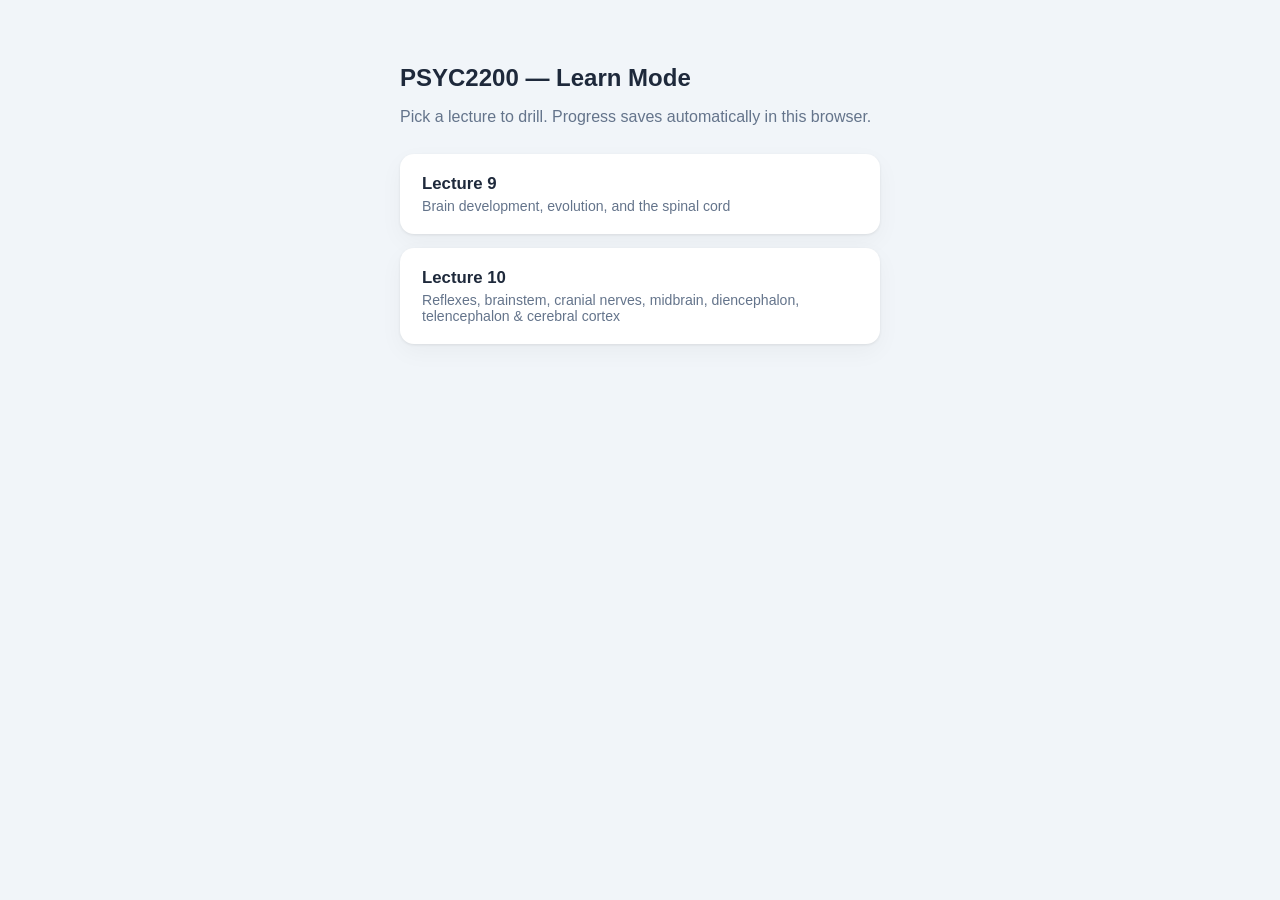
==== index.html @ bcbb0eab "Add PSYC2200 Learn-mode quiz site (Lectures 9 & 10) Quizlet Learn-style adaptive study tool: multipl" ====
<!DOCTYPE html>
<html lang="en">
<head>
<meta charset="UTF-8">
<meta name="viewport" content="width=device-width, initial-scale=1.0">
<title>PSYC2200 — Learn Mode</title>
<style>
  * { box-sizing: border-box; }
  body {
    margin: 0;
    font-family: -apple-system, BlinkMacSystemFont, "Segoe UI", Roboto, sans-serif;
    background: #f1f5f9;
    color: #1e293b;
    min-height: 100vh;
    display: flex;
    justify-content: center;
    padding: 48px 16px;
  }
  .wrap { width: 100%; max-width: 480px; }
  h1 { font-size: 1.5rem; margin-bottom: 4px; }
  p.sub { color: #64748b; margin-bottom: 28px; }
  a.card {
    display: block;
    background: #fff;
    border-radius: 14px;
    padding: 20px 22px;
    margin-bottom: 14px;
    text-decoration: none;
    color: #1e293b;
    box-shadow: 0 1px 3px rgba(0,0,0,.08), 0 8px 24px rgba(0,0,0,.04);
    transition: transform .12s ease;
  }
  a.card:hover { transform: translateY(-2px); }
  a.card .title { font-weight: 700; font-size: 1.05rem; margin-bottom: 4px; }
  a.card .desc { color: #64748b; font-size: 0.88rem; }
</style>
</head>
<body>
<div class="wrap">
  <h1>PSYC2200 — Learn Mode</h1>
  <p class="sub">Pick a lecture to drill. Progress saves automatically in this browser.</p>
  <a class="card" href="lecture9.html">
    <div class="title">Lecture 9</div>
    <div class="desc">Brain development, evolution, and the spinal cord</div>
  </a>
  <a class="card" href="lecture10.html">
    <div class="title">Lecture 10</div>
    <div class="desc">Reflexes, brainstem, cranial nerves, midbrain, diencephalon, telencephalon &amp; cerebral cortex</div>
  </a>
</div>
</body>
</html>
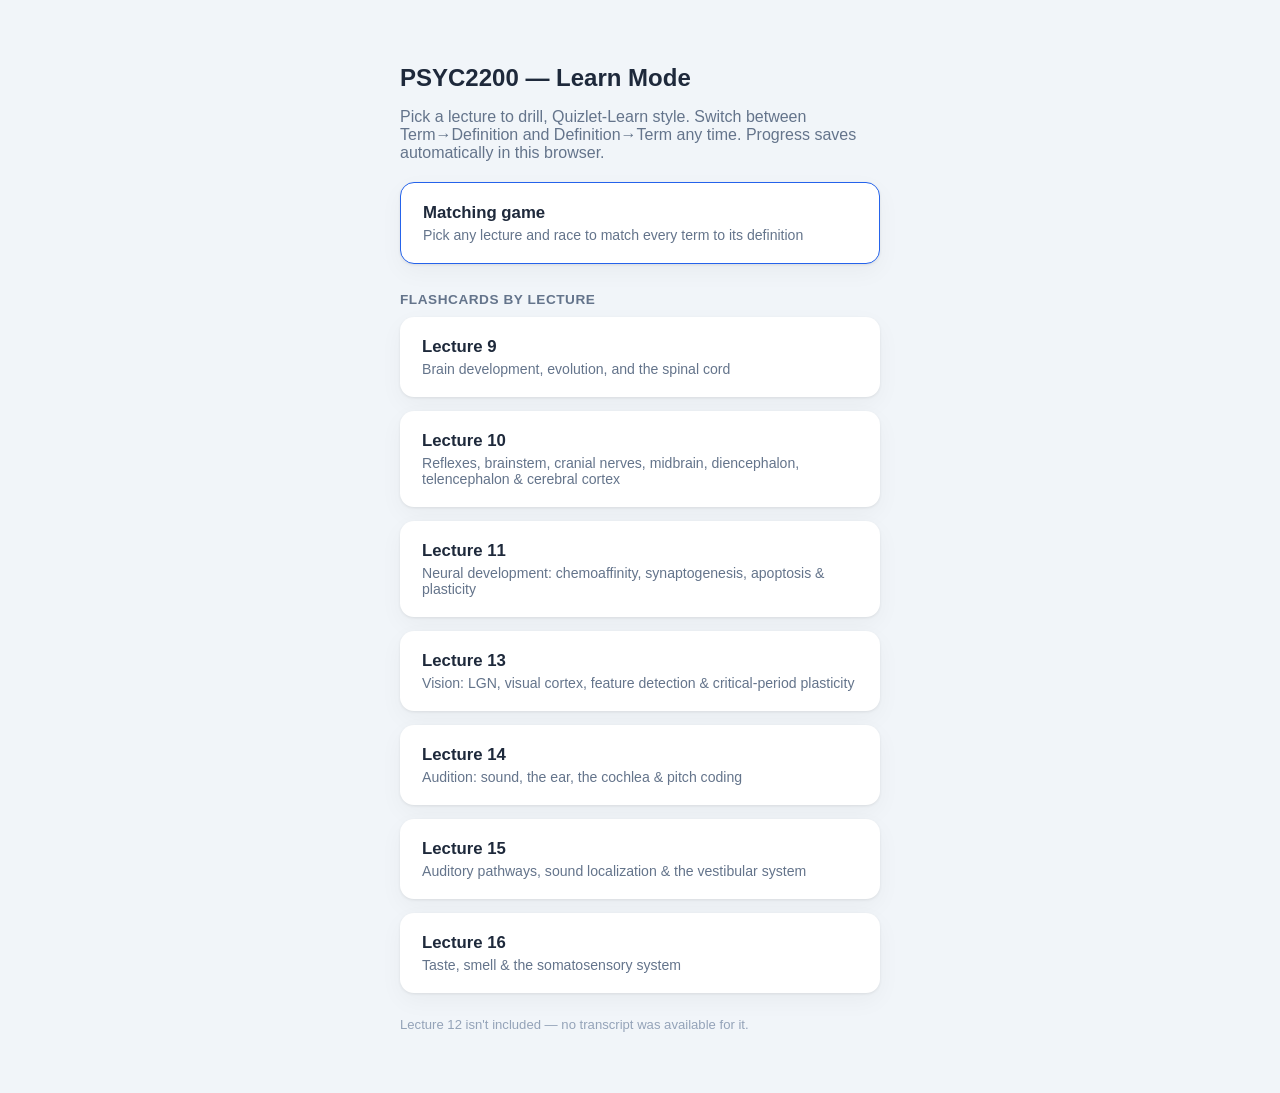
==== commit 0d62fb1f: "Add term/definition toggle and matching game; extend to lectures 11-16 Refactors into shared data.js" ====
--- a/index.html
+++ b/index.html
@@ -18,7 +18,8 @@
   }
   .wrap { width: 100%; max-width: 480px; }
   h1 { font-size: 1.5rem; margin-bottom: 4px; }
-  p.sub { color: #64748b; margin-bottom: 28px; }
+  p.sub { color: #64748b; margin-bottom: 20px; }
+  h2.section { font-size: 0.85rem; text-transform: uppercase; letter-spacing: .04em; color: #64748b; margin: 28px 0 10px; }
   a.card {
     display: block;
     background: #fff;
@@ -33,12 +34,22 @@
   a.card:hover { transform: translateY(-2px); }
   a.card .title { font-weight: 700; font-size: 1.05rem; margin-bottom: 4px; }
   a.card .desc { color: #64748b; font-size: 0.88rem; }
+  a.card.match { border: 1.5px solid #2563eb; }
+  p.note { color: #94a3b8; font-size: 0.82rem; margin-top: 24px; }
 </style>
 </head>
 <body>
 <div class="wrap">
   <h1>PSYC2200 — Learn Mode</h1>
-  <p class="sub">Pick a lecture to drill. Progress saves automatically in this browser.</p>
+  <p class="sub">Pick a lecture to drill, Quizlet-Learn style. Switch between Term&rarr;Definition and Definition&rarr;Term any time. Progress saves automatically in this browser.</p>
+
+  <a class="card match" href="match.html">
+    <div class="title">Matching game</div>
+    <div class="desc">Pick any lecture and race to match every term to its definition</div>
+  </a>
+
+  <h2 class="section">Flashcards by lecture</h2>
+
   <a class="card" href="lecture9.html">
     <div class="title">Lecture 9</div>
     <div class="desc">Brain development, evolution, and the spinal cord</div>
@@ -47,6 +58,28 @@
     <div class="title">Lecture 10</div>
     <div class="desc">Reflexes, brainstem, cranial nerves, midbrain, diencephalon, telencephalon &amp; cerebral cortex</div>
   </a>
+  <a class="card" href="lecture11.html">
+    <div class="title">Lecture 11</div>
+    <div class="desc">Neural development: chemoaffinity, synaptogenesis, apoptosis &amp; plasticity</div>
+  </a>
+  <a class="card" href="lecture13.html">
+    <div class="title">Lecture 13</div>
+    <div class="desc">Vision: LGN, visual cortex, feature detection &amp; critical-period plasticity</div>
+  </a>
+  <a class="card" href="lecture14.html">
+    <div class="title">Lecture 14</div>
+    <div class="desc">Audition: sound, the ear, the cochlea &amp; pitch coding</div>
+  </a>
+  <a class="card" href="lecture15.html">
+    <div class="title">Lecture 15</div>
+    <div class="desc">Auditory pathways, sound localization &amp; the vestibular system</div>
+  </a>
+  <a class="card" href="lecture16.html">
+    <div class="title">Lecture 16</div>
+    <div class="desc">Taste, smell &amp; the somatosensory system</div>
+  </a>
+
+  <p class="note">Lecture 12 isn't included — no transcript was available for it.</p>
 </div>
 </body>
 </html>
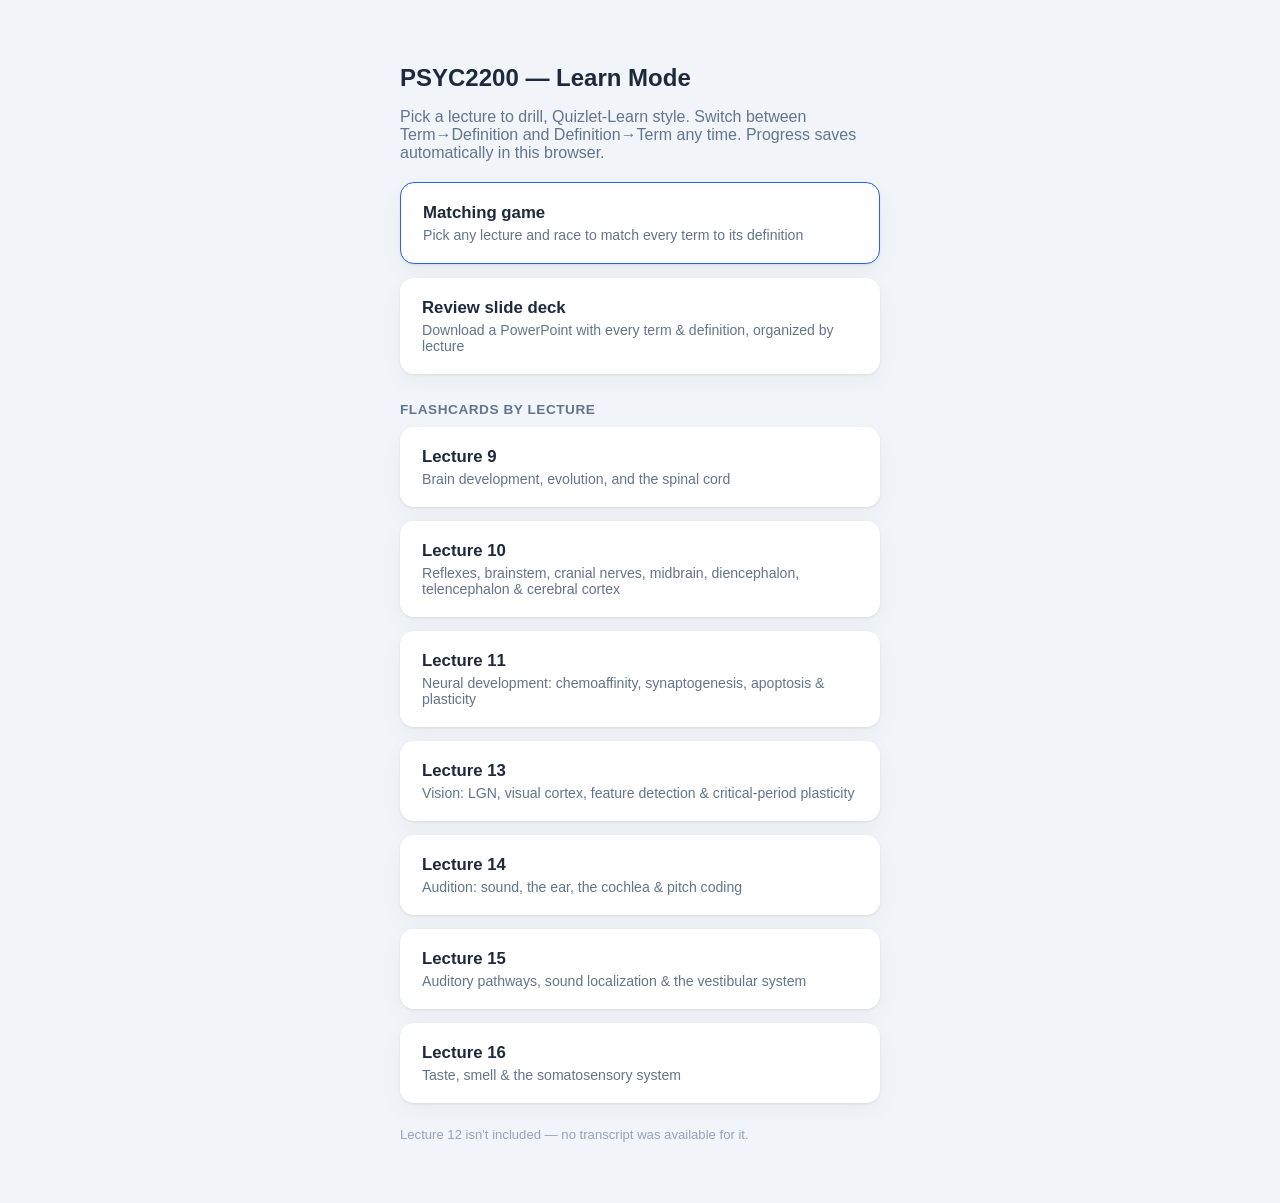
==== commit 630b8d95: "Add downloadable review slide deck covering all lectures Hosts the PowerPoint export (all 365 terms/" ====
--- a/index.html
+++ b/index.html
@@ -48,6 +48,11 @@
     <div class="desc">Pick any lecture and race to match every term to its definition</div>
   </a>
 
+  <a class="card" href="PSYC2200_Review.pptx">
+    <div class="title">Review slide deck</div>
+    <div class="desc">Download a PowerPoint with every term &amp; definition, organized by lecture</div>
+  </a>
+
   <h2 class="section">Flashcards by lecture</h2>
 
   <a class="card" href="lecture9.html">
